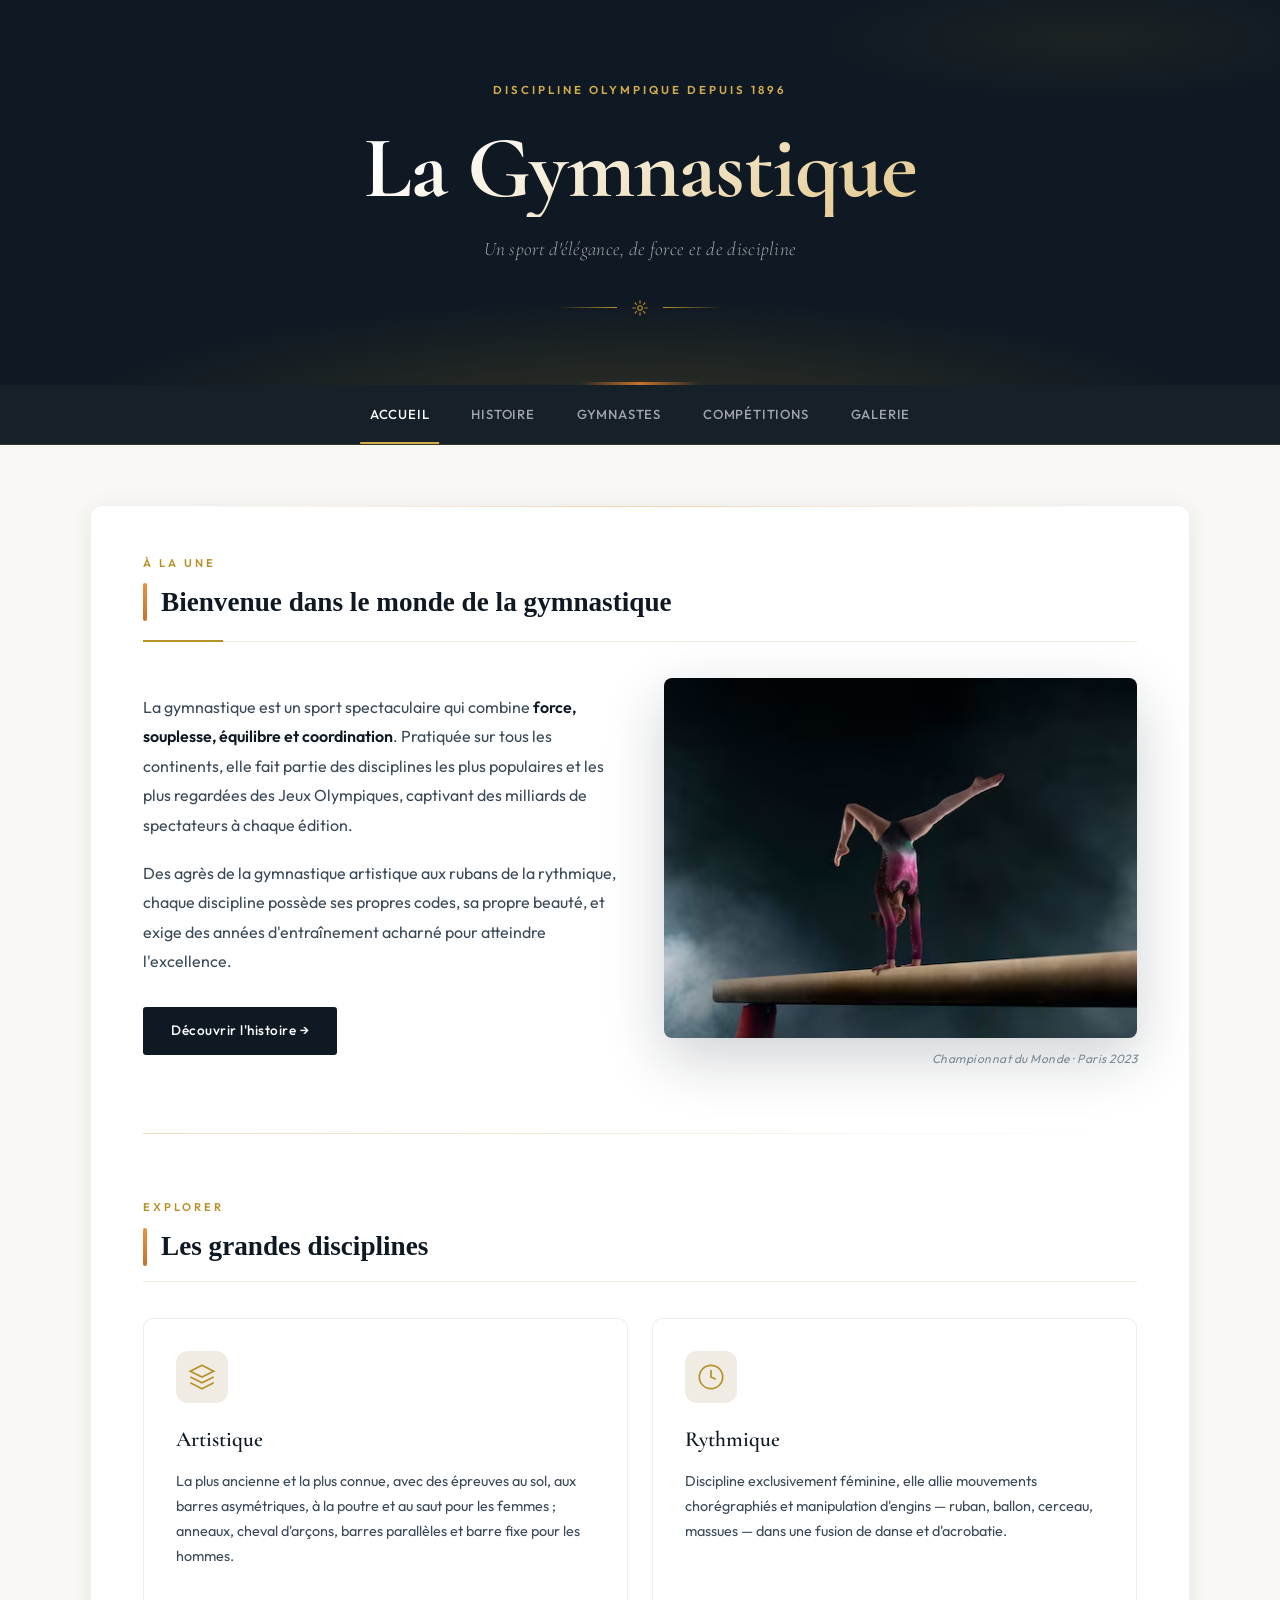
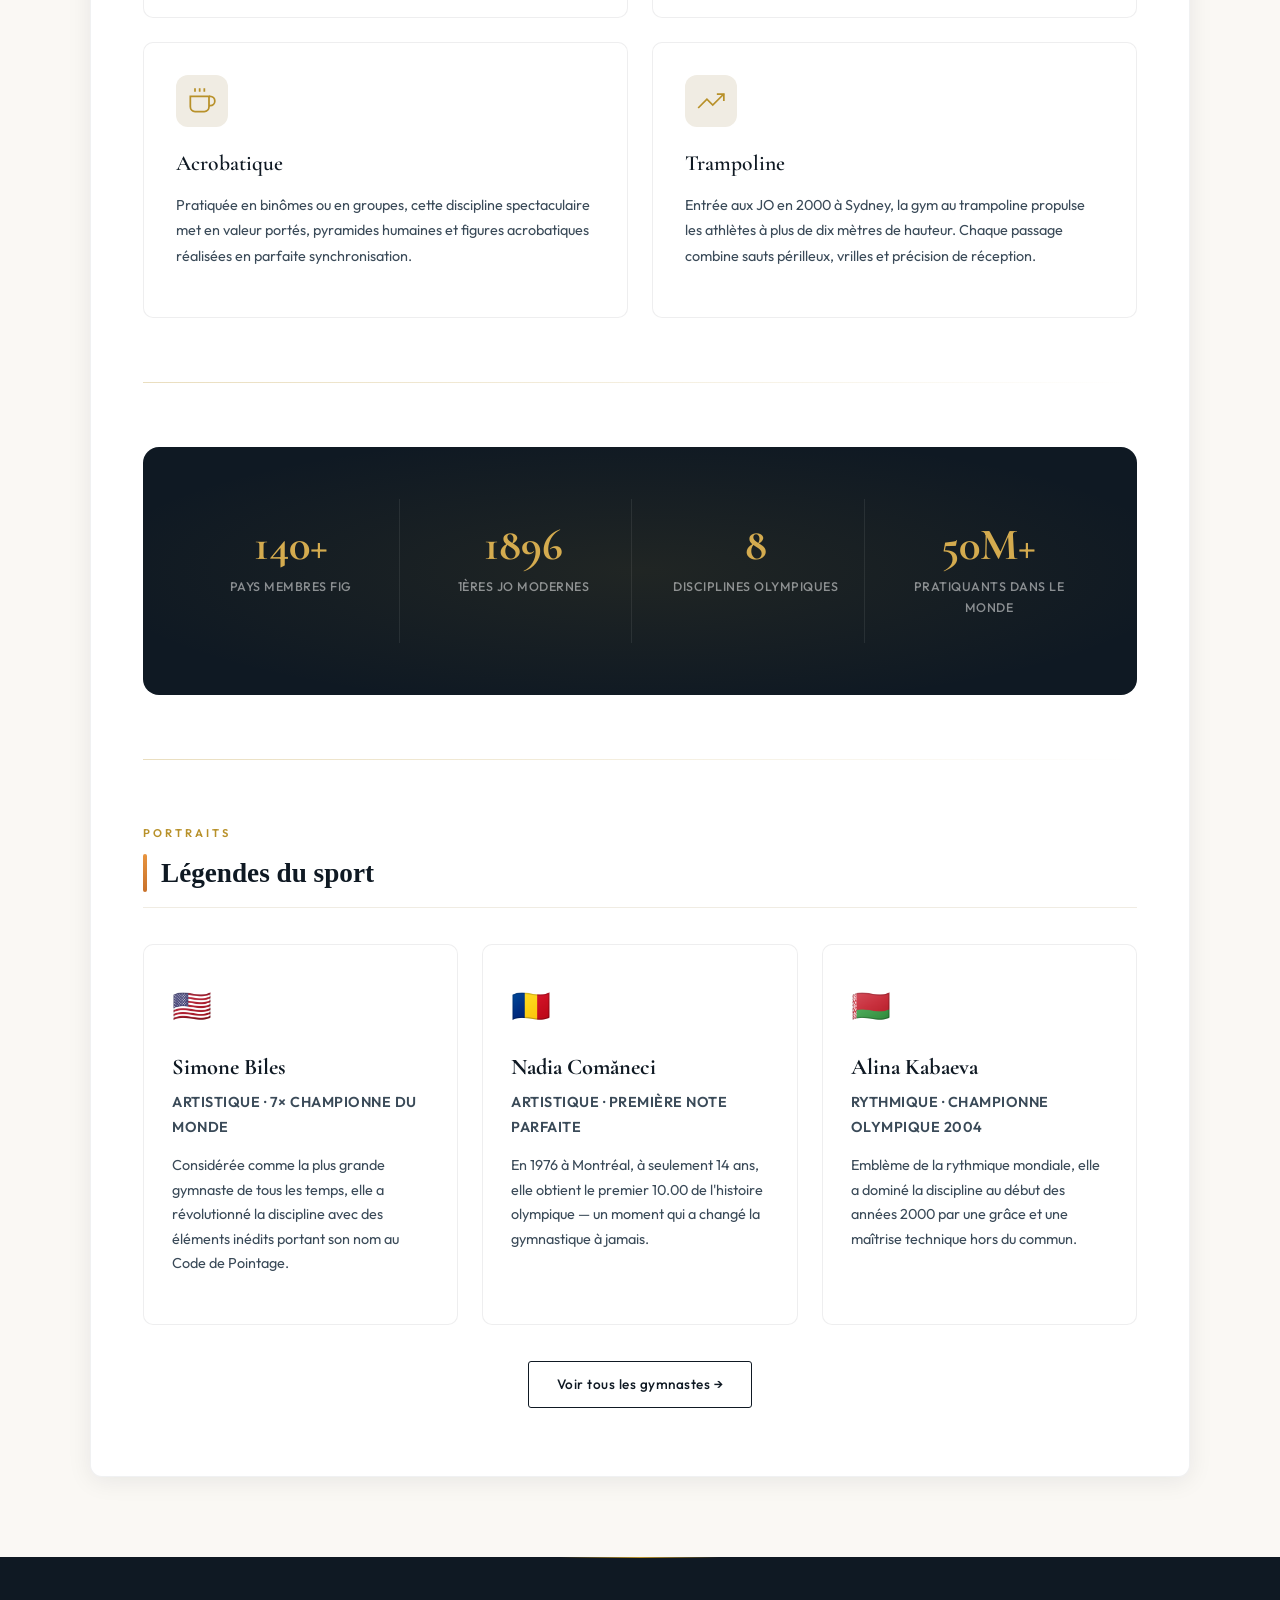
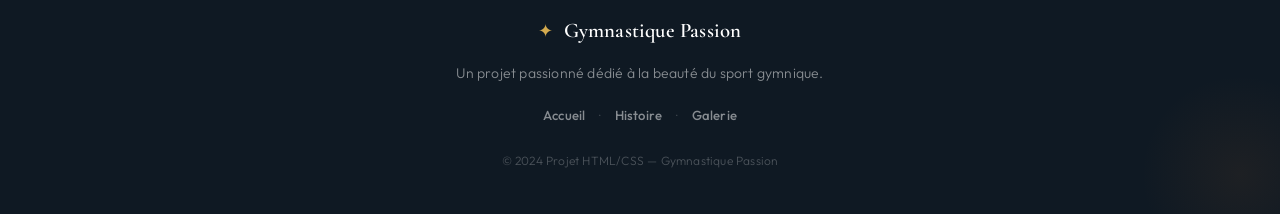
==== index.html @ ab6cabbc "first commit" ====
<!DOCTYPE html>
<html lang="fr">
<head>
<meta charset="UTF-8">
<meta name="viewport" content="width=device-width, initial-scale=1.0">
<title>Gymnastique Passion</title>
<link rel="preconnect" href="https://fonts.googleapis.com">
<link rel="preconnect" href="https://fonts.gstatic.com" crossorigin>
<link href="https://fonts.googleapis.com/css2?family=Cormorant+Garamond:ital,wght@0,400;0,600;0,700;1,400;1,600&family=Outfit:wght@300;400;500;600&display=swap" rel="stylesheet">
<link rel="stylesheet" href="css/base.css">
<link rel="stylesheet" href="css/accueil.css">
</head>

<body>

<header>
  <div class="header-eyebrow">Discipline olympique depuis 1896</div>
  <h1>La Gymnastique</h1>
  <p>Un sport d'élégance, de force et de discipline</p>
  <div class="header-ornament">
    <span></span><svg width="18" height="18" viewBox="0 0 24 24" fill="none" stroke="currentColor" stroke-width="1.5"><circle cx="12" cy="12" r="3"/><path d="M12 2v4M12 18v4M4.93 4.93l2.83 2.83M16.24 16.24l2.83 2.83M2 12h4M18 12h4M4.93 19.07l2.83-2.83M16.24 7.76l2.83-2.83"/></svg><span></span>
  </div>
</header>

<nav>
  <ul>
    <li><a href="index.html" class="active">Accueil</a></li>
    <li><a href="histoire.html">Histoire</a></li>
    <li><a href="gymnastes.html">Gymnastes</a></li>
    <li><a href="competitions.html">Compétitions</a></li>
    <li><a href="galerie.html">Galerie</a></li>
  </ul>
</nav>

<div class="container">

  <!-- INTRO SECTION -->
  <section class="intro-section">
    <div class="intro-label">À la une</div>
    <h2>Bienvenue dans le monde de la gymnastique</h2>
    <div class="intro-grid">
      <div class="intro-text">
        <p>
          La gymnastique est un sport spectaculaire qui combine <strong>force, souplesse, équilibre et coordination</strong>.
          Pratiquée sur tous les continents, elle fait partie des disciplines les plus populaires et les plus regardées
          des Jeux Olympiques, captivant des milliards de spectateurs à chaque édition.
        </p>
        <p>
          Des agrès de la gymnastique artistique aux rubans de la rythmique, chaque discipline
          possède ses propres codes, sa propre beauté, et exige des années d'entraînement acharné
          pour atteindre l'excellence.
        </p>
        <a href="histoire.html" class="btn-primary">Découvrir l'histoire →</a>
      </div>
      <div class="intro-image-wrap">
        <img src="images/gymnastique1.jpg" alt="Gymnaste en action">
        <div class="image-caption">Championnat du Monde · Paris 2023</div>
      </div>
    </div>
  </section>

  <div class="divider"><span></span></div>

  <!-- DISCIPLINES SECTION -->
  <section class="disciplines-section">
    <div class="section-header">
      <div class="intro-label">Explorer</div>
      <h2>Les grandes disciplines</h2>
    </div>

    <div class="disciplines-grid">

      <div class="discipline-card">
        <div class="discipline-icon">
          <svg width="28" height="28" viewBox="0 0 24 24" fill="none" stroke="currentColor" stroke-width="1.5"><path d="M12 2L2 7l10 5 10-5-10-5z"/><path d="M2 17l10 5 10-5"/><path d="M2 12l10 5 10-5"/></svg>
        </div>
        <h3>Artistique</h3>
        <p>La plus ancienne et la plus connue, avec des épreuves au sol, aux barres asymétriques, à la poutre et au saut pour les femmes ; anneaux, cheval d'arçons, barres parallèles et barre fixe pour les hommes.</p>
      </div>

      <div class="discipline-card">
        <div class="discipline-icon">
          <svg width="28" height="28" viewBox="0 0 24 24" fill="none" stroke="currentColor" stroke-width="1.5"><circle cx="12" cy="12" r="10"/><path d="M12 6v6l4 2"/></svg>
        </div>
        <h3>Rythmique</h3>
        <p>Discipline exclusivement féminine, elle allie mouvements chorégraphiés et manipulation d'engins — ruban, ballon, cerceau, massues — dans une fusion de danse et d'acrobatie.</p>
      </div>

      <div class="discipline-card">
        <div class="discipline-icon">
          <svg width="28" height="28" viewBox="0 0 24 24" fill="none" stroke="currentColor" stroke-width="1.5"><path d="M18 8h1a4 4 0 0 1 0 8h-1"/><path d="M2 8h16v9a4 4 0 0 1-4 4H6a4 4 0 0 1-4-4V8z"/><line x1="6" y1="1" x2="6" y2="4"/><line x1="10" y1="1" x2="10" y2="4"/><line x1="14" y1="1" x2="14" y2="4"/></svg>
        </div>
        <h3>Acrobatique</h3>
        <p>Pratiquée en binômes ou en groupes, cette discipline spectaculaire met en valeur portés, pyramides humaines et figures acrobatiques réalisées en parfaite synchronisation.</p>
      </div>

      <div class="discipline-card">
        <div class="discipline-icon">
          <svg width="28" height="28" viewBox="0 0 24 24" fill="none" stroke="currentColor" stroke-width="1.5"><polyline points="23 6 13.5 15.5 8.5 10.5 1 18"/><polyline points="17 6 23 6 23 12"/></svg>
        </div>
        <h3>Trampoline</h3>
        <p>Entrée aux JO en 2000 à Sydney, la gym au trampoline propulse les athlètes à plus de dix mètres de hauteur. Chaque passage combine sauts périlleux, vrilles et précision de réception.</p>
      </div>

    </div>
  </section>

  <div class="divider"><span></span></div>

  <!-- STATS SECTION -->
  <section class="stats-section">
    <div class="stats-grid">
      <div class="stat-item">
        <div class="stat-number">140+</div>
        <div class="stat-label">pays membres FIG</div>
      </div>
      <div class="stat-item">
        <div class="stat-number">1896</div>
        <div class="stat-label">1ères JO modernes</div>
      </div>
      <div class="stat-item">
        <div class="stat-number">8</div>
        <div class="stat-label">disciplines olympiques</div>
      </div>
      <div class="stat-item">
        <div class="stat-number">50M+</div>
        <div class="stat-label">pratiquants dans le monde</div>
      </div>
    </div>
  </section>

  <div class="divider"><span></span></div>

  <!-- FEATURED GYMNASTS SECTION -->
  <section class="gymnasts-section">
    <div class="section-header">
      <div class="intro-label">Portraits</div>
      <h2>Légendes du sport</h2>
    </div>
    <div class="gymnasts-grid">
      <div class="gymnast-card">
        <div class="gymnast-flag">🇺🇸</div>
        <h3>Simone Biles</h3>
        <p class="gymnast-title">Artistique · 7× Championne du Monde</p>
        <p>Considérée comme la plus grande gymnaste de tous les temps, elle a révolutionné la discipline avec des éléments inédits portant son nom au Code de Pointage.</p>
      </div>
      <div class="gymnast-card">
        <div class="gymnast-flag">🇷🇴</div>
        <h3>Nadia Comăneci</h3>
        <p class="gymnast-title">Artistique · Première note parfaite</p>
        <p>En 1976 à Montréal, à seulement 14 ans, elle obtient le premier 10.00 de l'histoire olympique — un moment qui a changé la gymnastique à jamais.</p>
      </div>
      <div class="gymnast-card">
        <div class="gymnast-flag">🇧🇾</div>
        <h3>Alina Kabaeva</h3>
        <p class="gymnast-title">Rythmique · Championne olympique 2004</p>
        <p>Emblème de la rythmique mondiale, elle a dominé la discipline au début des années 2000 par une grâce et une maîtrise technique hors du commun.</p>
      </div>
    </div>
    <div class="section-link">
      <a href="gymnastes.html" class="btn-secondary">Voir tous les gymnastes →</a>
    </div>
  </section>

</div>

<footer>
  <div class="footer-inner">
    <div class="footer-brand">
      <span class="footer-logo">✦</span>
      <strong>Gymnastique Passion</strong>
    </div>
    <p>Un projet passionné dédié à la beauté du sport gymnique.</p>
    <div class="footer-links">
      <a href="index.html">Accueil</a>
      <span>·</span>
      <a href="histoire.html">Histoire</a>
      <span>·</span>
      <a href="galerie.html">Galerie</a>
    </div>
    <p class="footer-copy">© 2024 Projet HTML/CSS — Gymnastique Passion</p>
  </div>
</footer>

</body>
</html>
---- css/base.css ----
:root {
    --ink: #0f1923;
    --ink-soft: #2d3f4f;
    --cream: #faf8f4;
    --parchment: #f0ece3;
    --amber: #c8712a;
    --amber-light: #e8943f;
    --amber-glow: rgba(200, 113, 42, 0.15);
    --white: #ffffff;
    --muted: #7a8a96;
    --border: rgba(200, 113, 42, 0.2);
    --shadow-soft: 0 4px 24px rgba(15, 25, 35, 0.08);
    --shadow-deep: 0 16px 48px rgba(15, 25, 35, 0.16);
    --radius: 4px;
    --radius-lg: 12px;
}

*, *::before, *::after {
    margin: 0;
    padding: 0;
    box-sizing: border-box;
}

html {
    scroll-behavior: smooth;
}

body {
    font-family: 'DM Sans', sans-serif;
    background-color: var(--cream);
    color: var(--ink);
    line-height: 1.7;
    font-size: 16px;
    -webkit-font-smoothing: antialiased;
}

header {
    position: relative;
    background: var(--ink);
    color: var(--white);
    padding: 72px 40px 64px;
    text-align: center;
    overflow: hidden;
}

header::before {
    content: '';
    position: absolute;
    inset: 0;
    background:
        radial-gradient(ellipse 80% 60% at 50% 120%, rgba(200, 113, 42, 0.22) 0%, transparent 70%),
        radial-gradient(ellipse 50% 40% at 80% -10%, rgba(200, 113, 42, 0.1) 0%, transparent 60%);
    pointer-events: none;
}

header::after {
    content: '';
    position: absolute;
    bottom: 0;
    left: 50%;
    transform: translateX(-50%);
    width: 120px;
    height: 3px;
    background: linear-gradient(90deg, transparent, var(--amber), transparent);
}

header h1 {
    font-family: 'Playfair Display', serif;
    font-size: clamp(2.2rem, 5vw, 3.6rem);
    font-weight: 700;
    letter-spacing: -0.5px;
    line-height: 1.2;
    margin-bottom: 16px;
    position: relative;
    background: linear-gradient(135deg, #ffffff 0%, #d4b896 100%);
    -webkit-background-clip: text;
    -webkit-text-fill-color: transparent;
    background-clip: text;
}

header p {
    font-family: 'DM Sans', sans-serif;
    font-size: 1.05rem;
    font-weight: 300;
    color: rgba(255, 255, 255, 0.65);
    letter-spacing: 0.3px;
    position: relative;
    max-width: 480px;
    margin: 0 auto;
}


nav {
    background: rgba(15, 25, 35, 0.97);
    backdrop-filter: blur(12px);
    -webkit-backdrop-filter: blur(12px);
    position: sticky;
    top: 0;
    z-index: 100;
    border-bottom: 1px solid rgba(200, 113, 42, 0.25);
}

nav ul {
    display: flex;
    justify-content: center;
    align-items: center;
    list-style: none;
    padding: 0;
    margin: 0;
    gap: 4px;
}

nav ul li a {
    display: inline-block;
    color: rgba(255, 255, 255, 0.7);
    text-decoration: none;
    font-size: 0.875rem;
    font-weight: 500;
    letter-spacing: 0.4px;
    padding: 18px 20px;
    position: relative;
    transition: color 0.25s ease;
}

nav ul li a::after {
    content: '';
    position: absolute;
    bottom: 0;
    left: 50%;
    transform: translateX(-50%) scaleX(0);
    width: 100%;
    height: 2px;
    background: var(--amber);
    transition: transform 0.3s cubic-bezier(0.34, 1.56, 0.64, 1);
    transform-origin: center;
}

nav ul li a:hover {
    color: var(--white);
}

nav ul li a:hover::after {
    transform: translateX(-50%) scaleX(0.6);
}

.container {
    width: 90%;
    max-width: 1100px;
    margin: 56px auto;
    padding: 48px 52px;
    background: var(--white);
    border-radius: var(--radius-lg);
    box-shadow: var(--shadow-soft);
    border: 1px solid rgba(15, 25, 35, 0.06);
    position: relative;
}

.container::before {
    content: '';
    position: absolute;
    top: 0;
    left: 52px;
    right: 52px;
    height: 1px;
    background: linear-gradient(90deg, transparent, var(--amber-light), transparent);
    opacity: 0.4;
}

.container h2 {
    font-family: 'Playfair Display', serif;
    color: var(--ink);
    font-size: 1.7rem;
    font-weight: 600;
    margin-bottom: 28px;
    padding-bottom: 16px;
    position: relative;
    display: flex;
    align-items: center;
    gap: 14px;
}

.container h2::before {
    content: '';
    flex-shrink: 0;
    width: 4px;
    height: 1.4em;
    background: linear-gradient(180deg, var(--amber-light), var(--amber));
    border-radius: 2px;
}

.container h2::after {
    content: '';
    position: absolute;
    bottom: 0;
    left: 0;
    right: 0;
    height: 1px;
    background: var(--parchment);
}

.container p {
    color: var(--ink-soft);
    font-size: 0.975rem;
    line-height: 1.8;
    margin-bottom: 16px;
}

img {
    max-width: 100%;
    height: auto;
    border-radius: var(--radius-lg);
    box-shadow: var(--shadow-soft);
    margin: 28px 0;
    display: block;
    transition: transform 0.4s cubic-bezier(0.25, 0.46, 0.45, 0.94),
                box-shadow 0.4s ease;
}

img:hover {
    transform: translateY(-4px) scale(1.005);
    box-shadow: var(--shadow-deep);
}


footer {
    background: var(--ink);
    color: rgba(255, 255, 255, 0.55);
    text-align: center;
    padding: 48px 40px;
    margin-top: 80px;
    font-size: 0.875rem;
    font-weight: 300;
    letter-spacing: 0.2px;
    position: relative;
    overflow: hidden;
}

footer::before {
    content: '';
    position: absolute;
    top: 0;
    left: 50%;
    transform: translateX(-50%);
    width: 200px;
    height: 1px;
    background: linear-gradient(90deg, transparent, var(--amber), transparent);
}

footer::after {
    content: '';
    position: absolute;
    bottom: -60px;
    right: -60px;
    width: 200px;
    height: 200px;
    border-radius: 50%;
    background: radial-gradient(circle, rgba(200, 113, 42, 0.08), transparent 70%);
    pointer-events: none;
}

footer a {
    color: var(--amber-light);
    text-decoration: none;
    font-weight: 500;
    transition: color 0.25s ease, letter-spacing 0.25s ease;
    position: relative;
}

footer a:hover {
    color: #f0a84a;
    letter-spacing: 0.3px;
}


@media (max-width: 768px) {
    header {
        padding: 52px 24px 48px;
    }

    nav ul {
        gap: 0;
        overflow-x: auto;
        justify-content: flex-start;
        padding: 0 16px;
        scrollbar-width: none;
    }

    nav ul::-webkit-scrollbar {
        display: none;
    }

    nav ul li a {
        padding: 16px 14px;
        white-space: nowrap;
    }

    .container {
        padding: 32px 24px;
        margin: 32px auto;
    }

    .container::before {
        left: 24px;
        right: 24px;
    }

    footer {
        padding: 36px 24px;
    }
}


@keyframes fadeUp {
    from {
        opacity: 0;
        transform: translateY(20px);
    }
    to {
        opacity: 1;
        transform: translateY(0);
    }
}

.container {
    animation: fadeUp 0.6s cubic-bezier(0.25, 0.46, 0.45, 0.94) both;
}


::selection {
    background: var(--amber-glow);
    color: var(--amber);
}
---- css/accueil.css ----
:root {
    --ink: #0f1923;
    --ink-soft: #3a4a58;
    --cream: #faf8f4;
    --parchment: #f0ece3;
    --gold: #b8912a;
    --gold-light: #d4ab4f;
    --gold-glow: rgba(184, 145, 42, 0.15);
    --white: #ffffff;
    --muted: #7a8a96;
    --font-display: 'Cormorant Garamond', Georgia, serif;
    --font-body: 'Outfit', sans-serif;
  }
  
  body {
    font-family: var(--font-body);
    background-color: var(--cream);
    color: var(--ink);
    line-height: 1.75;
    -webkit-font-smoothing: antialiased;
  }
    
  header {
    position: relative;
    background: var(--ink);
    color: var(--white);
    padding: 80px 40px 68px;
    text-align: center;
    overflow: hidden;
  }
  
  header::before {
    content: '';
    position: absolute;
    inset: 0;
    background:
      radial-gradient(ellipse 70% 50% at 50% 110%, rgba(184, 145, 42, 0.2) 0%, transparent 65%),
      radial-gradient(ellipse 40% 30% at 85% 10%, rgba(184, 145, 42, 0.08) 0%, transparent 55%);
    pointer-events: none;
  }
  
  .header-eyebrow {
    font-family: var(--font-body);
    font-size: 0.72rem;
    font-weight: 600;
    letter-spacing: 3px;
    text-transform: uppercase;
    color: var(--gold-light);
    margin-bottom: 20px;
    position: relative;
  }
  
  header h1 {
    font-family: var(--font-display);
    font-size: clamp(3rem, 7vw, 5.5rem);
    font-weight: 700;
    letter-spacing: -1px;
    line-height: 1.1;
    margin-bottom: 16px;
    position: relative;
    background: linear-gradient(150deg, #ffffff 30%, #d4ab4f 100%);
    -webkit-background-clip: text;
    -webkit-text-fill-color: transparent;
    background-clip: text;
  }
  
  header p {
    font-family: var(--font-display);
    font-style: italic;
    font-size: 1.2rem;
    color: rgba(255, 255, 255, 0.6);
    position: relative;
    margin-bottom: 32px;
  }
  
  .header-ornament {
    display: flex;
    align-items: center;
    justify-content: center;
    gap: 14px;
    color: var(--gold);
    position: relative;
  }
  
  .header-ornament span {
    display: block;
    width: 60px;
    height: 1px;
    background: linear-gradient(90deg, transparent, var(--gold));
  }
  
  .header-ornament span:last-child {
    background: linear-gradient(90deg, var(--gold), transparent);
  }
    
  nav {
    background: rgba(15, 25, 35, 0.97);
    backdrop-filter: blur(12px);
    position: sticky;
    top: 0;
    z-index: 100;
    border-bottom: 1px solid rgba(184, 145, 42, 0.2);
  }
  
  nav ul {
    display: flex;
    justify-content: center;
    list-style: none;
    padding: 0;
    margin: 0;
    gap: 2px;
  }
  
  nav ul li a {
    display: inline-block;
    color: rgba(255, 255, 255, 0.6);
    text-decoration: none;
    font-family: var(--font-body);
    font-size: 0.82rem;
    font-weight: 500;
    letter-spacing: 0.8px;
    text-transform: uppercase;
    padding: 18px 20px;
    position: relative;
    transition: color 0.25s;
  }
  
  nav ul li a::after {
    content: '';
    position: absolute;
    bottom: 0;
    left: 50%;
    transform: translateX(-50%) scaleX(0);
    width: 80%;
    height: 2px;
    background: var(--gold-light);
    transition: transform 0.3s cubic-bezier(0.34, 1.56, 0.64, 1);
  }
  
  nav ul li a:hover,
  nav ul li a.active {
    color: var(--white);
  }
  
  nav ul li a:hover::after,
  nav ul li a.active::after {
    transform: translateX(-50%) scaleX(1);
  }
    
  .container {
    width: 90%;
    max-width: 1100px;
    margin: 60px auto 80px;
    animation: fadeUp 0.7s cubic-bezier(0.25, 0.46, 0.45, 0.94) both;
  }
  
  @keyframes fadeUp {
    from { opacity: 0; transform: translateY(24px); }
    to   { opacity: 1; transform: translateY(0); }
  }
    
  .intro-label {
    font-size: 0.7rem;
    font-weight: 600;
    letter-spacing: 3px;
    text-transform: uppercase;
    color: var(--gold);
    margin-bottom: 10px;
  }
  
  .section-header {
    margin-bottom: 36px;
  }
  
  h2 {
    font-family: var(--font-display);
    font-size: clamp(1.8rem, 3.5vw, 2.6rem);
    font-weight: 700;
    color: var(--ink);
    line-height: 1.2;
    margin-bottom: 0;
  }
  
  
  .intro-section {
    margin-bottom: 64px;
  }
  
  .intro-section > h2 {
    margin-bottom: 36px;
    padding-bottom: 20px;
    border-bottom: 1px solid var(--parchment);
    position: relative;
  }
  
  .intro-section > h2::after {
    content: '';
    position: absolute;
    bottom: -1px;
    left: 0;
    width: 80px;
    height: 2px;
    background: var(--gold);
  }
  
  .intro-grid {
    display: grid;
    grid-template-columns: 1fr 1fr;
    gap: 48px;
    align-items: center;
  }
  
  .intro-text p {
    font-size: 1rem;
    color: var(--ink-soft);
    line-height: 1.85;
    margin-bottom: 18px;
  }
  
  .intro-text p strong {
    color: var(--ink);
    font-weight: 600;
  }
  
  .btn-primary {
    display: inline-block;
    margin-top: 12px;
    padding: 12px 28px;
    background: var(--ink);
    color: var(--white);
    text-decoration: none;
    font-size: 0.85rem;
    font-weight: 500;
    letter-spacing: 0.5px;
    border-radius: 3px;
    transition: background 0.3s, transform 0.2s;
  }
  
  .btn-primary:hover {
    background: var(--gold);
    transform: translateY(-2px);
  }
  
  .intro-image-wrap {
    position: relative;
  }
  
  .intro-image-wrap img {
    width: 100%;
    height: 360px;
    object-fit: cover;
    border-radius: 8px;
    box-shadow: 0 20px 60px rgba(15, 25, 35, 0.2);
    margin: 0;
    transition: transform 0.5s cubic-bezier(0.25, 0.46, 0.45, 0.94), box-shadow 0.5s;
    display: block;
  }
  
  .intro-image-wrap img:hover {
    transform: scale(1.02) translateY(-4px);
    box-shadow: 0 30px 80px rgba(15, 25, 35, 0.28);
  }
  
  .image-caption {
    margin-top: 10px;
    font-size: 0.75rem;
    color: var(--muted);
    letter-spacing: 0.5px;
    text-align: right;
    font-style: italic;
  }
    
  .divider {
    display: flex;
    align-items: center;
    margin: 0 0 64px;
  }
  
  .divider span {
    display: block;
    flex: 1;
    height: 1px;
    background: linear-gradient(90deg, var(--gold), transparent);
    opacity: 0.3;
  }
  
  
  .disciplines-section {
    margin-bottom: 64px;
  }
  
  .disciplines-grid {
    display: grid;
    grid-template-columns: repeat(2, 1fr);
    gap: 24px;
  }
  
  .discipline-card {
    background: var(--white);
    border: 1px solid rgba(15, 25, 35, 0.07);
    border-radius: 10px;
    padding: 32px;
    transition: transform 0.3s, box-shadow 0.3s, border-color 0.3s;
    position: relative;
    overflow: hidden;
  }
  
  .discipline-card::before {
    content: '';
    position: absolute;
    top: 0;
    left: 0;
    right: 0;
    height: 2px;
    background: linear-gradient(90deg, var(--gold), var(--gold-light));
    transform: scaleX(0);
    transform-origin: left;
    transition: transform 0.4s ease;
  }
  
  .discipline-card:hover {
    transform: translateY(-6px);
    box-shadow: 0 20px 50px rgba(15, 25, 35, 0.12);
    border-color: transparent;
  }
  
  .discipline-card:hover::before {
    transform: scaleX(1);
  }
  
  .discipline-icon {
    width: 52px;
    height: 52px;
    background: var(--parchment);
    border-radius: 12px;
    display: flex;
    align-items: center;
    justify-content: center;
    margin-bottom: 18px;
    color: var(--gold);
    transition: background 0.3s, color 0.3s;
  }
  
  .discipline-card:hover .discipline-icon {
    background: var(--ink);
    color: var(--gold-light);
  }
  
  .discipline-card h3 {
    font-family: var(--font-display);
    font-size: 1.35rem;
    font-weight: 600;
    color: var(--ink);
    margin-bottom: 10px;
  }
  
  .discipline-card p {
    font-size: 0.9rem;
    color: var(--ink-soft);
    line-height: 1.75;
  }
  
  
  .stats-section {
    margin-bottom: 64px;
    background: var(--ink);
    border-radius: 16px;
    padding: 52px 40px;
    position: relative;
    overflow: hidden;
  }
  
  .stats-section::before {
    content: '';
    position: absolute;
    inset: 0;
    background: radial-gradient(ellipse 80% 80% at 50% 50%, rgba(184, 145, 42, 0.1) 0%, transparent 70%);
    pointer-events: none;
  }
  
  .stats-grid {
    display: grid;
    grid-template-columns: repeat(4, 1fr);
    gap: 16px;
    position: relative;
  }
  
  .stat-item {
    text-align: center;
    padding: 24px 16px;
    border-right: 1px solid rgba(255, 255, 255, 0.08);
  }
  
  .stat-item:last-child {
    border-right: none;
  }
  
  .stat-number {
    font-family: var(--font-display);
    font-size: 2.8rem;
    font-weight: 700;
    color: var(--gold-light);
    line-height: 1;
    margin-bottom: 8px;
  }
  
  .stat-label {
    font-size: 0.78rem;
    font-weight: 500;
    letter-spacing: 0.5px;
    color: rgba(255, 255, 255, 0.5);
    text-transform: uppercase;
  }
  
  
  .gymnasts-section {
    margin-bottom: 20px;
  }
  
  .gymnasts-grid {
    display: grid;
    grid-template-columns: repeat(3, 1fr);
    gap: 24px;
    margin-bottom: 36px;
  }
  
  .gymnast-card {
    background: var(--white);
    border: 1px solid rgba(15, 25, 35, 0.07);
    border-radius: 10px;
    padding: 32px 28px;
    transition: transform 0.3s, box-shadow 0.3s;
  }
  
  .gymnast-card:hover {
    transform: translateY(-5px);
    box-shadow: 0 16px 44px rgba(15, 25, 35, 0.1);
  }
  
  .gymnast-flag {
    font-size: 2rem;
    margin-bottom: 14px;
  }
  
  .gymnast-card h3 {
    font-family: var(--font-display);
    font-size: 1.4rem;
    font-weight: 700;
    color: var(--ink);
    margin-bottom: 4px;
  }
  
  .gymnast-title {
    font-size: 0.75rem;
    font-weight: 600;
    letter-spacing: 0.5px;
    color: var(--gold);
    text-transform: uppercase;
    margin-bottom: 14px !important;
  }
  
  .gymnast-card p {
    font-size: 0.9rem;
    color: var(--ink-soft);
    line-height: 1.7;
  }
  
  .section-link {
    text-align: center;
  }
  
  .btn-secondary {
    display: inline-block;
    padding: 11px 28px;
    border: 1.5px solid var(--ink);
    color: var(--ink);
    text-decoration: none;
    font-size: 0.85rem;
    font-weight: 500;
    letter-spacing: 0.5px;
    border-radius: 3px;
    transition: all 0.3s;
  }
  
  .btn-secondary:hover {
    background: var(--ink);
    color: var(--white);
    transform: translateY(-2px);
  }
  
  
  footer {
    background: var(--ink);
    color: rgba(255, 255, 255, 0.5);
    padding: 56px 40px 44px;
    margin-top: 0;
    position: relative;
    overflow: hidden;
  }
  
  footer::before {
    content: '';
    position: absolute;
    top: 0;
    left: 50%;
    transform: translateX(-50%);
    width: 160px;
    height: 1px;
    background: linear-gradient(90deg, transparent, var(--gold), transparent);
  }
  
  .footer-inner {
    max-width: 500px;
    margin: 0 auto;
    text-align: center;
  }
  
  .footer-brand {
    display: flex;
    align-items: center;
    justify-content: center;
    gap: 10px;
    margin-bottom: 12px;
    color: var(--white);
  }
  
  .footer-logo {
    color: var(--gold-light);
    font-size: 1.1rem;
  }
  
  .footer-brand strong {
    font-family: var(--font-display);
    font-size: 1.3rem;
    font-weight: 600;
  }
  
  .footer-inner p {
    font-size: 0.875rem;
    line-height: 1.6;
    margin-bottom: 20px;
  }
  
  .footer-links {
    display: flex;
    justify-content: center;
    align-items: center;
    gap: 14px;
    margin-bottom: 24px;
    font-size: 0.82rem;
  }
  
  .footer-links a {
    color: rgba(255, 255, 255, 0.5);
    text-decoration: none;
    transition: color 0.25s;
  }
  
  .footer-links a:hover {
    color: var(--gold-light);
  }
  
  .footer-links span {
    color: rgba(255, 255, 255, 0.2);
  }
  
  .footer-copy {
    font-size: 0.75rem !important;
    color: rgba(255, 255, 255, 0.25) !important;
    margin-bottom: 0 !important;
  }
  
  
  @media (max-width: 900px) {
    .disciplines-grid,
    .gymnasts-grid {
      grid-template-columns: 1fr 1fr;
    }
    .stats-grid {
      grid-template-columns: repeat(2, 1fr);
    }
    .stat-item:nth-child(2) {
      border-right: none;
    }
    .stat-item {
      border-bottom: 1px solid rgba(255, 255, 255, 0.08);
    }
    .stat-item:nth-child(3),
    .stat-item:nth-child(4) {
      border-bottom: none;
    }
  }
  
  @media (max-width: 680px) {
    .intro-grid {
      grid-template-columns: 1fr;
    }
    .disciplines-grid,
    .gymnasts-grid {
      grid-template-columns: 1fr;
    }
    .stats-grid {
      grid-template-columns: 1fr 1fr;
    }
    nav ul {
      overflow-x: auto;
      justify-content: flex-start;
      padding: 0 16px;
    }
    nav ul::-webkit-scrollbar { display: none; }
    .stats-section {
      padding: 36px 24px;
    }
  }
  
  
  ::selection {
    background: var(--gold-glow);
    color: var(--gold);
  }
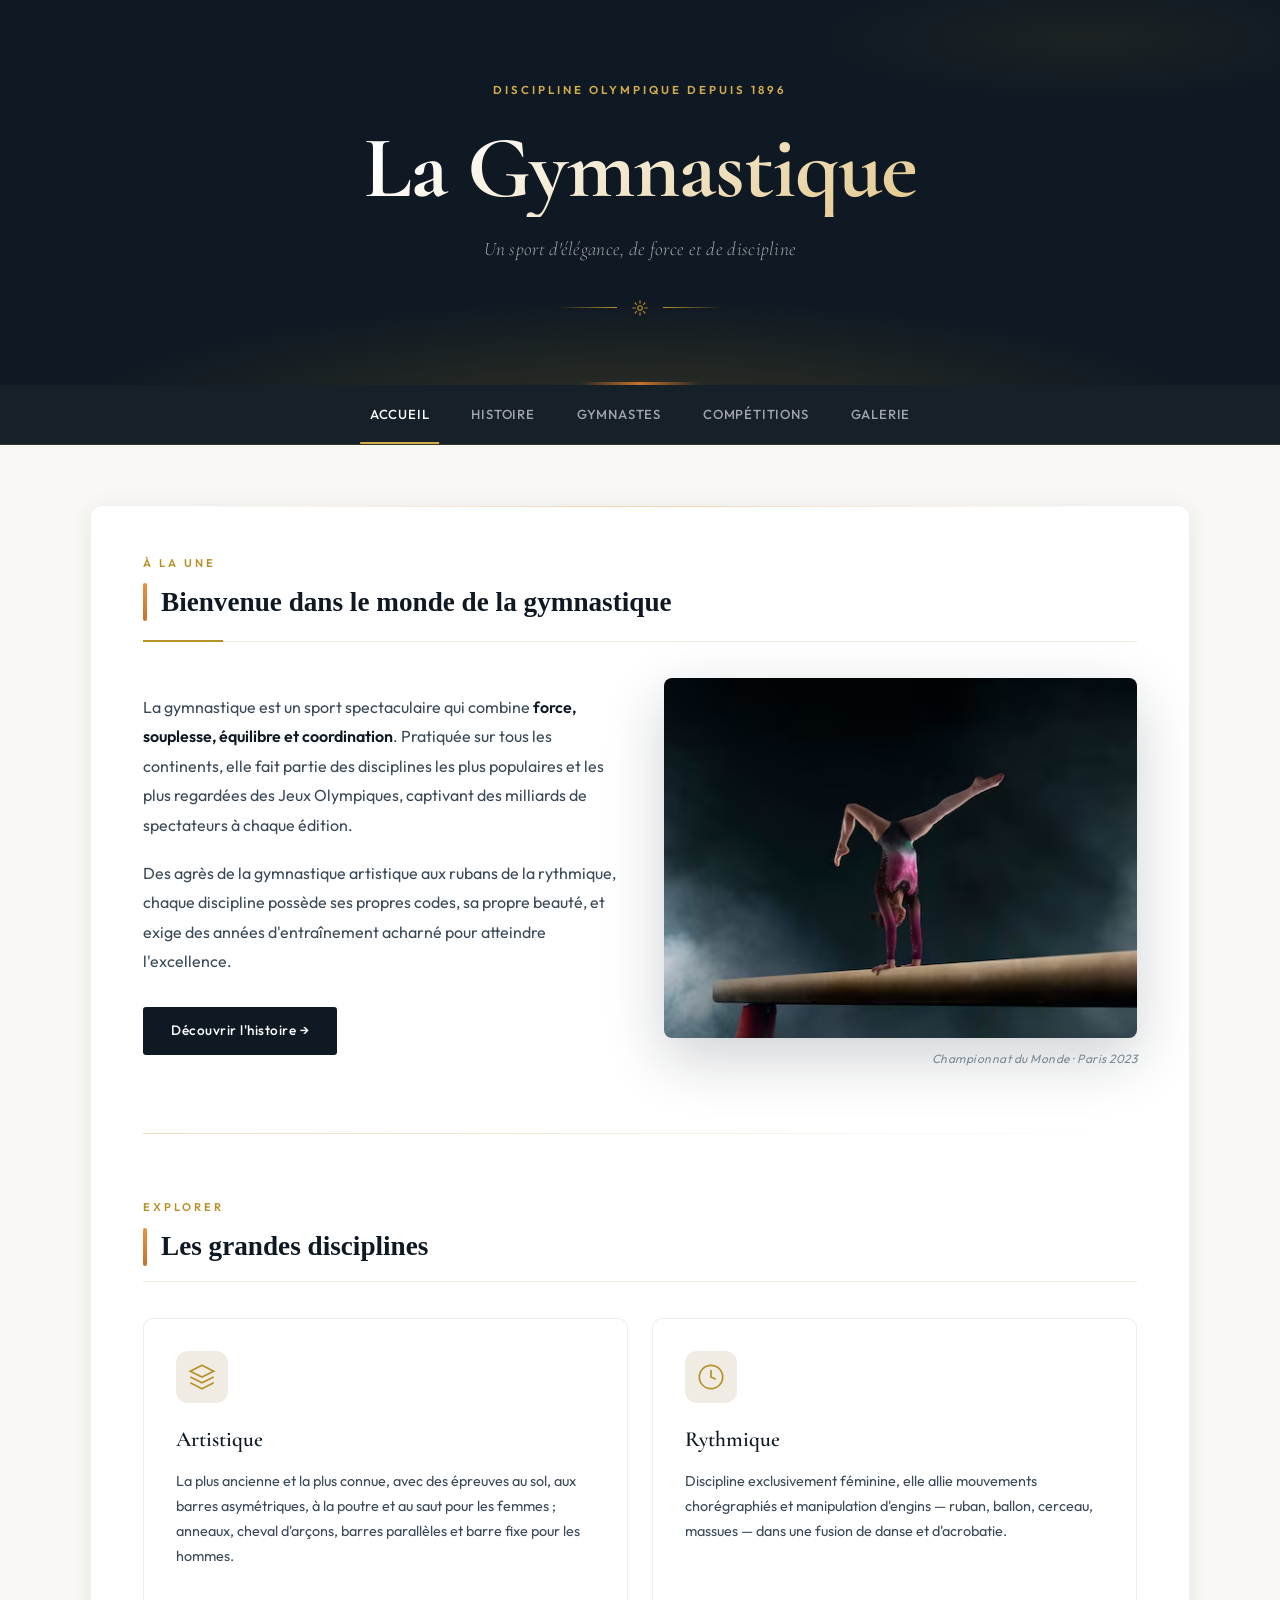
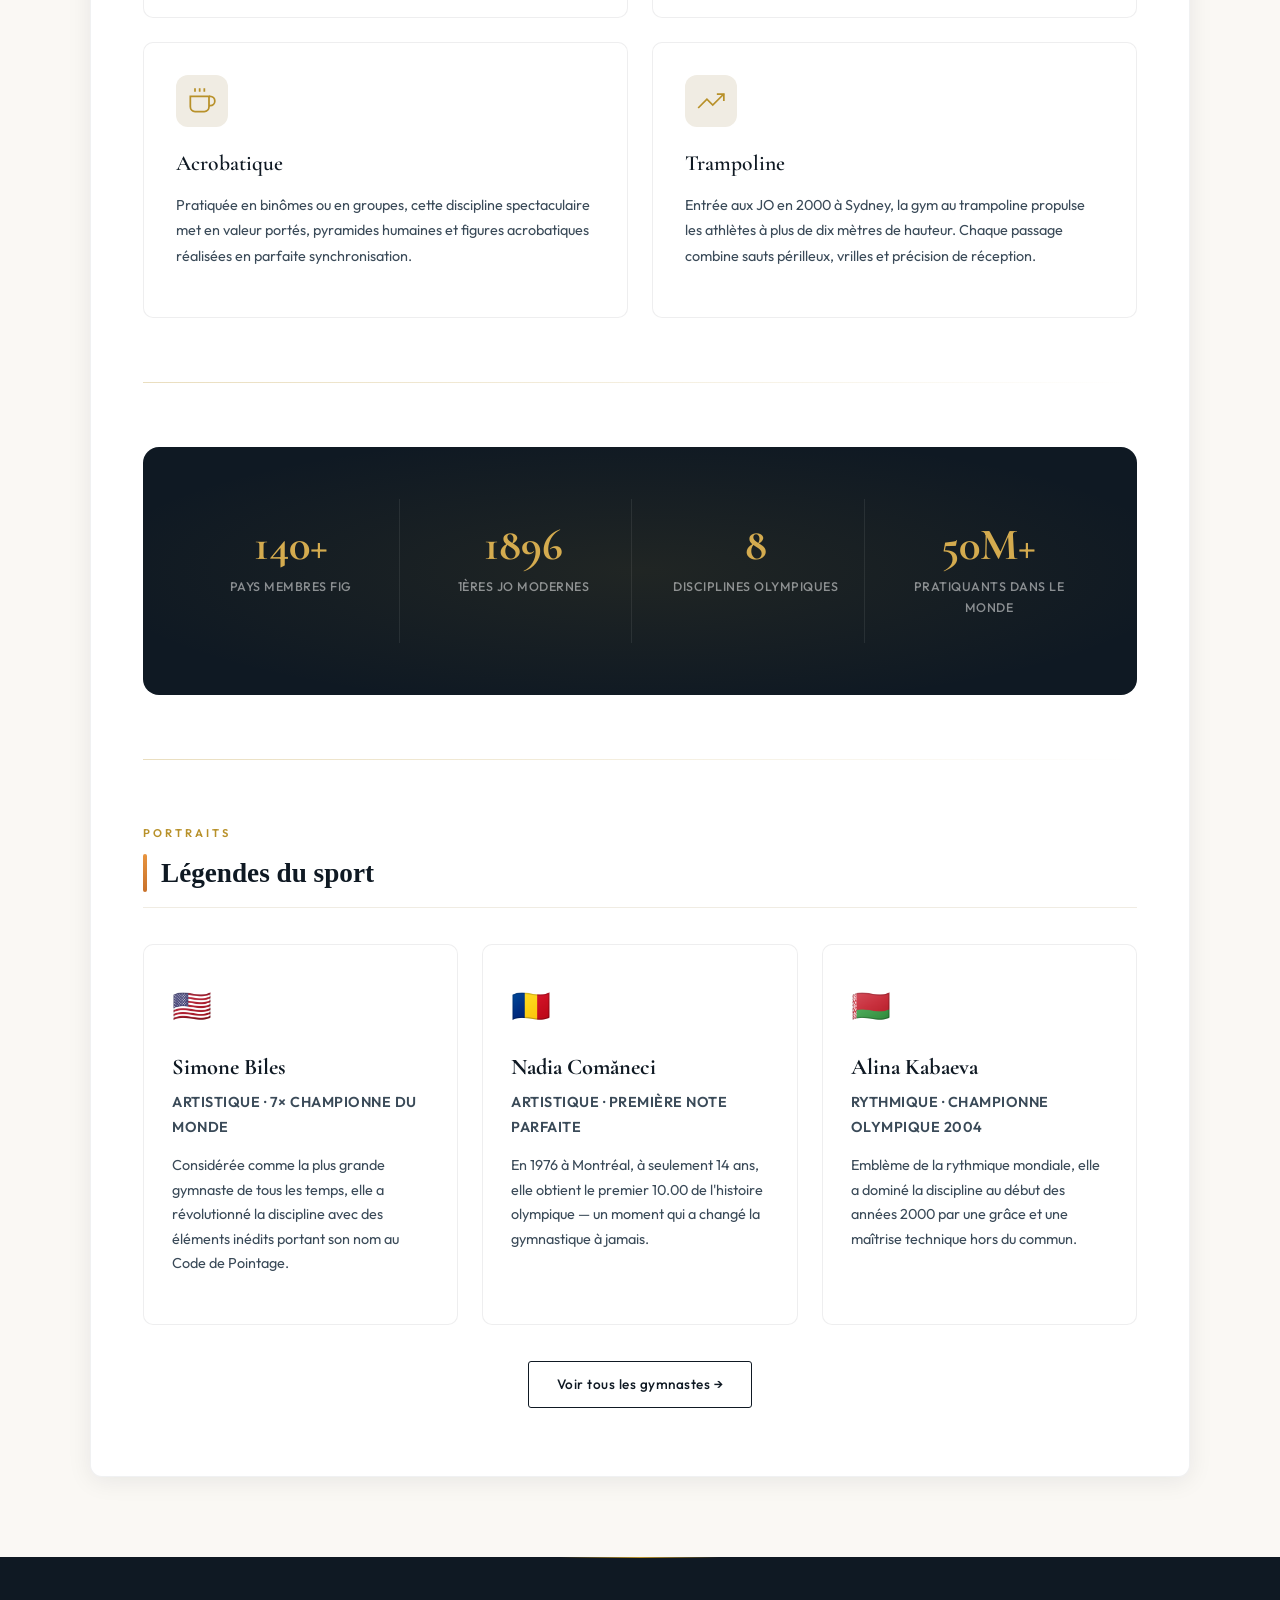
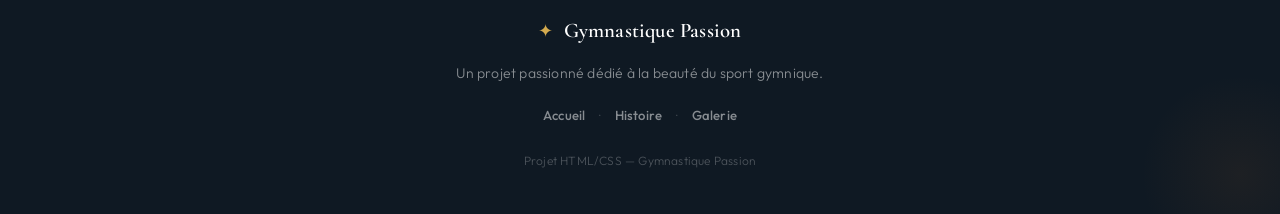
==== commit 50af12ee: "commit final" ====
--- a/index.html
+++ b/index.html
@@ -6,7 +6,6 @@
 <title>Gymnastique Passion</title>
 <link rel="preconnect" href="https://fonts.googleapis.com">
 <link rel="preconnect" href="https://fonts.gstatic.com" crossorigin>
-<link href="https://fonts.googleapis.com/css2?family=Cormorant+Garamond:ital,wght@0,400;0,600;0,700;1,400;1,600&family=Outfit:wght@300;400;500;600&display=swap" rel="stylesheet">
 <link rel="stylesheet" href="css/base.css">
 <link rel="stylesheet" href="css/accueil.css">
 </head>
@@ -21,7 +20,6 @@
     <span></span><svg width="18" height="18" viewBox="0 0 24 24" fill="none" stroke="currentColor" stroke-width="1.5"><circle cx="12" cy="12" r="3"/><path d="M12 2v4M12 18v4M4.93 4.93l2.83 2.83M16.24 16.24l2.83 2.83M2 12h4M18 12h4M4.93 19.07l2.83-2.83M16.24 7.76l2.83-2.83"/></svg><span></span>
   </div>
 </header>
-
 <nav>
   <ul>
     <li><a href="index.html" class="active">Accueil</a></li>
@@ -33,8 +31,6 @@
 </nav>
 
 <div class="container">
-
-  <!-- INTRO SECTION -->
   <section class="intro-section">
     <div class="intro-label">À la une</div>
     <h2>Bienvenue dans le monde de la gymnastique</h2>
@@ -61,7 +57,6 @@
 
   <div class="divider"><span></span></div>
 
-  <!-- DISCIPLINES SECTION -->
   <section class="disciplines-section">
     <div class="section-header">
       <div class="intro-label">Explorer</div>
@@ -107,7 +102,6 @@
 
   <div class="divider"><span></span></div>
 
-  <!-- STATS SECTION -->
   <section class="stats-section">
     <div class="stats-grid">
       <div class="stat-item">
@@ -131,14 +125,13 @@
 
   <div class="divider"><span></span></div>
 
-  <!-- FEATURED GYMNASTS SECTION -->
   <section class="gymnasts-section">
     <div class="section-header">
       <div class="intro-label">Portraits</div>
       <h2>Légendes du sport</h2>
     </div>
     <div class="gymnasts-grid">
-      <div class="gymnast-card">
+      <div class="gymnast-card ">
         <div class="gymnast-flag">🇺🇸</div>
         <h3>Simone Biles</h3>
         <p class="gymnast-title">Artistique · 7× Championne du Monde</p>
@@ -178,7 +171,7 @@
       <span>·</span>
       <a href="galerie.html">Galerie</a>
     </div>
-    <p class="footer-copy">© 2024 Projet HTML/CSS — Gymnastique Passion</p>
+    <p class="footer-copy">Projet HTML/CSS — Gymnastique Passion</p>
   </div>
 </footer>
 
--- a/css/base.css
+++ b/css/base.css
@@ -1,3 +1,4 @@
+@import url('https://fonts.googleapis.com/css2?family=Cormorant+Garamond:ital,wght@0,400;0,600;0,700;1,400&family=Outfit:wght@300;400;500;600&display=swap');
 
 :root {
     --ink: #0f1923;
